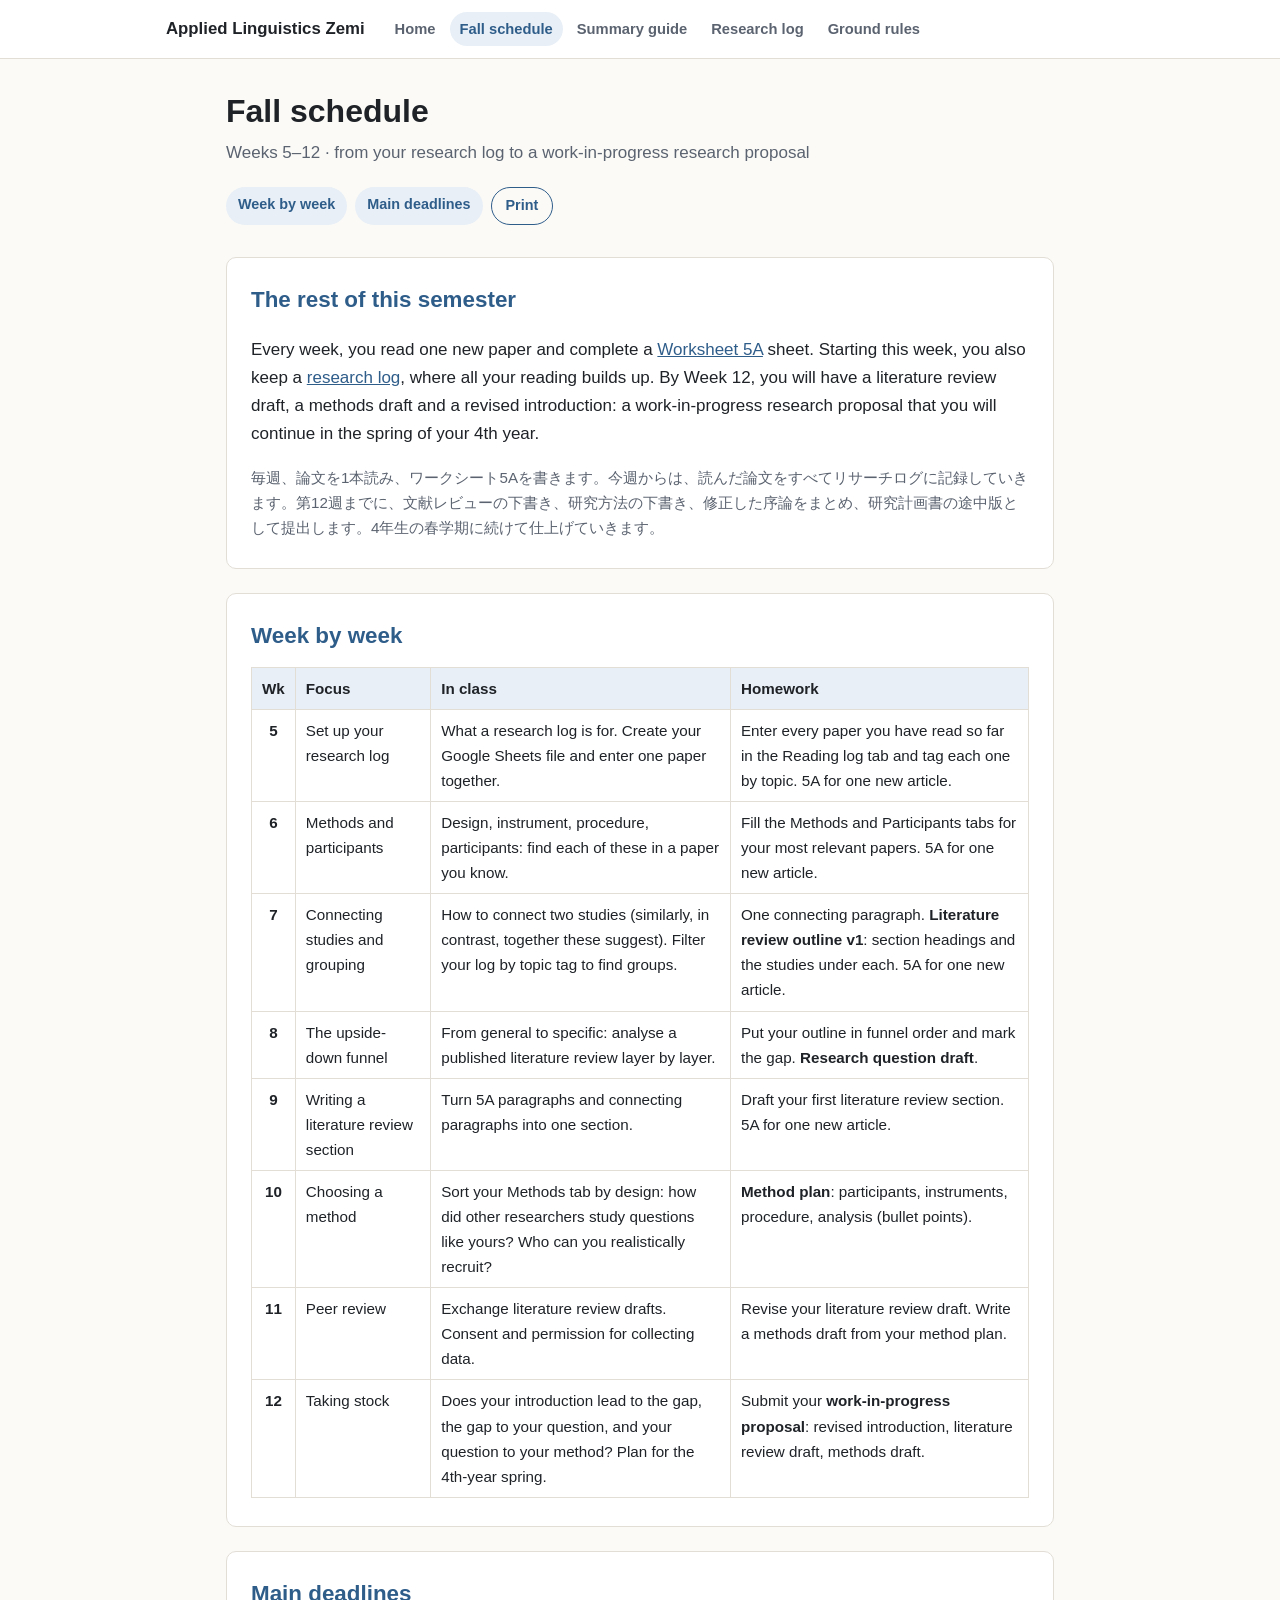
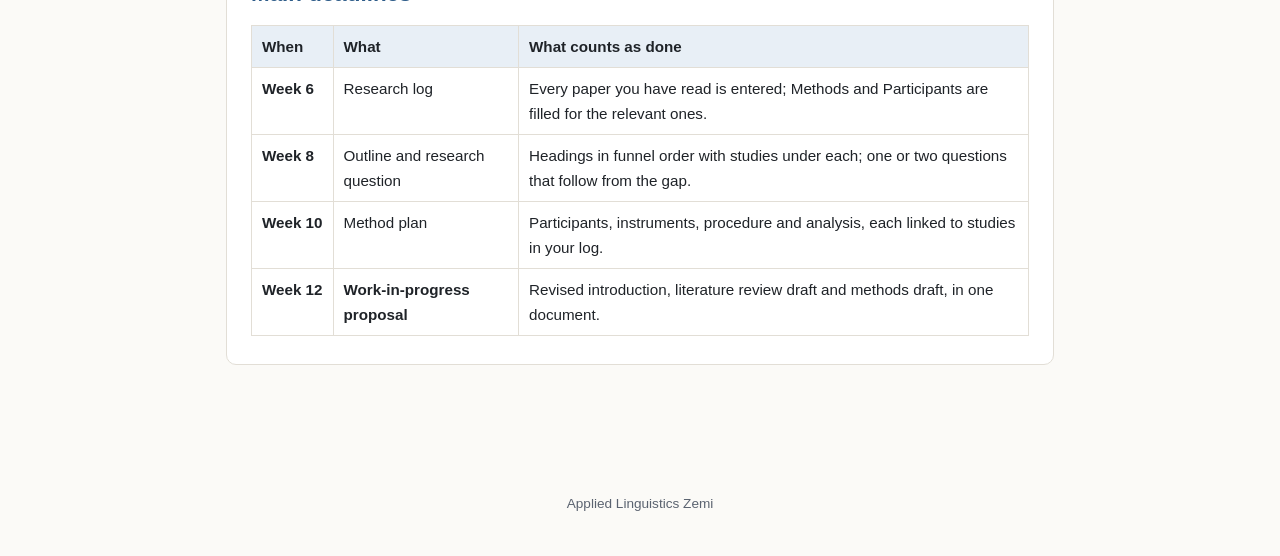
==== fall.html @ c0cf4b45 "update for current students" ====
<!doctype html>
<html lang="en">
<head>
<meta charset="utf-8">
<meta name="viewport" content="width=device-width, initial-scale=1">
<title>Fall Schedule</title>
<meta name="description" content="Fall semester schedule, Weeks 5 to 12: from the research log to a work-in-progress research proposal.">
<link rel="stylesheet" href="assets/style.css">
</head>
<body>
<header class="site-header"><div class="inner">
  <a class="brand" href="index.html">Applied Linguistics Zemi</a>
  <nav class="site-nav">
    <a href="index.html">Home</a>
    <a href="fall.html" aria-current="page">Fall schedule</a>
    <a href="summary-guide.html">Summary guide</a>
    <a href="research-log.html">Research log</a>
    <a href="ground-rules.html">Ground rules</a>
  </nav>
</div></header>

<main class="wrap">
<div class="page-head">
  <h1>Fall schedule</h1>
  <p>Weeks 5–12 · from your research log to a work-in-progress research proposal</p>
  <nav class="toc">
    <a href="#schedule">Week by week</a>
    <a href="#deadlines">Main deadlines</a>
    <button class="btn" onclick="window.print()">Print</button>
  </nav>
</div>

<section>
  <h2>The rest of this semester</h2>
  <p>Every week, you read one new paper and complete a <a href="summary-guide.html">Worksheet 5A</a> sheet. Starting this week, you also keep a <a href="research-log.html">research log</a>, where all your reading builds up. By Week 12, you will have a literature review draft, a methods draft and a revised introduction: a work-in-progress research proposal that you will continue in the spring of your 4th year.</p>
  <p class="jp">毎週、論文を1本読み、ワークシート5Aを書きます。今週からは、読んだ論文をすべてリサーチログに記録していきます。第12週までに、文献レビューの下書き、研究方法の下書き、修正した序論をまとめ、研究計画書の途中版として提出します。4年生の春学期に続けて仕上げていきます。</p>
</section>

<section id="schedule">
  <h2>Week by week</h2>
  <div class="table-wrap">
  <table>
    <thead><tr><th>Wk</th><th>Focus</th><th>In class</th><th>Homework</th></tr></thead>
    <tbody>
      <tr><td class="wk">5</td><td>Set up your research log</td><td>What a research log is for. Create your Google Sheets file and enter one paper together.</td><td>Enter every paper you have read so far in the Reading log tab and tag each one by topic. 5A for one new article.</td></tr>
      <tr><td class="wk">6</td><td>Methods and participants</td><td>Design, instrument, procedure, participants: find each of these in a paper you know.</td><td>Fill the Methods and Participants tabs for your most relevant papers. 5A for one new article.</td></tr>
      <tr><td class="wk">7</td><td>Connecting studies and grouping</td><td>How to connect two studies (similarly, in contrast, together these suggest). Filter your log by topic tag to find groups.</td><td>One connecting paragraph. <strong>Literature review outline v1</strong>: section headings and the studies under each. 5A for one new article.</td></tr>
      <tr><td class="wk">8</td><td>The upside-down funnel</td><td>From general to specific: analyse a published literature review layer by layer.</td><td>Put your outline in funnel order and mark the gap. <strong>Research question draft</strong>.</td></tr>
      <tr><td class="wk">9</td><td>Writing a literature review section</td><td>Turn 5A paragraphs and connecting paragraphs into one section.</td><td>Draft your first literature review section. 5A for one new article.</td></tr>
      <tr><td class="wk">10</td><td>Choosing a method</td><td>Sort your Methods tab by design: how did other researchers study questions like yours? Who can you realistically recruit?</td><td><strong>Method plan</strong>: participants, instruments, procedure, analysis (bullet points).</td></tr>
      <tr><td class="wk">11</td><td>Peer review</td><td>Exchange literature review drafts. Consent and permission for collecting data.</td><td>Revise your literature review draft. Write a methods draft from your method plan.</td></tr>
      <tr><td class="wk">12</td><td>Taking stock</td><td>Does your introduction lead to the gap, the gap to your question, and your question to your method? Plan for the 4th-year spring.</td><td>Submit your <strong>work-in-progress proposal</strong>: revised introduction, literature review draft, methods draft.</td></tr>
    </tbody>
  </table>
  </div>
</section>

<section id="deadlines">
  <h2>Main deadlines</h2>
  <div class="table-wrap">
  <table>
    <thead><tr><th>When</th><th>What</th><th>What counts as done</th></tr></thead>
    <tbody>
      <tr><td class="row-name">Week 6</td><td>Research log</td><td>Every paper you have read is entered; Methods and Participants are filled for the relevant ones.</td></tr>
      <tr><td class="row-name">Week 8</td><td>Outline and research question</td><td>Headings in funnel order with studies under each; one or two questions that follow from the gap.</td></tr>
      <tr><td class="row-name">Week 10</td><td>Method plan</td><td>Participants, instruments, procedure and analysis, each linked to studies in your log.</td></tr>
      <tr><td class="row-name">Week 12</td><td><strong>Work-in-progress proposal</strong></td><td>Revised introduction, literature review draft and methods draft, in one document.</td></tr>
    </tbody>
  </table>
  </div>
</section>
</main>

<footer class="site-footer">Applied Linguistics Zemi</footer>
</body>
</html>
---- assets/style.css ----
:root {
  --bg: #fbfaf7;
  --surface: #ffffff;
  --text: #1f2328;
  --muted: #5b6370;
  --line: #e2ded6;
  --accent: #2f5d8a;
  --accent-soft: #e8eff6;
  --hl: #fff4d6;
  --starter: #808080;
  --done: #2e7d4f;
  --radius: 10px;
  --font: "Helvetica Neue", Arial, "Hiragino Sans", "Hiragino Kaku Gothic ProN", "Noto Sans JP", Meiryo, sans-serif;
}
@media (prefers-color-scheme: dark) {
  :root {
    --bg: #16191d;
    --surface: #1e2227;
    --text: #e6e8eb;
    --muted: #9aa3ad;
    --line: #333941;
    --accent: #8db8e2;
    --accent-soft: #233140;
    --hl: #3a3320;
    --starter: #8a929b;
    --done: #6cc192;
  }
}
* { box-sizing: border-box; }
html { scroll-behavior: smooth; }
body {
  margin: 0;
  background: var(--bg);
  color: var(--text);
  font-family: var(--font);
  font-size: 17px;
  line-height: 1.65;
}
a { color: var(--accent); }

/* site header */
.site-header {
  background: var(--surface);
  border-bottom: 1px solid var(--line);
}
.site-header .inner {
  max-width: 980px; margin: 0 auto; padding: 12px 16px;
  display: flex; flex-wrap: wrap; align-items: center; gap: 8px 20px;
}
.brand { font-weight: 700; color: var(--text); text-decoration: none; font-size: 1.05rem; }
.site-nav { display: flex; flex-wrap: wrap; gap: 4px; }
.site-nav a {
  padding: 5px 10px; border-radius: 999px; text-decoration: none;
  color: var(--muted); font-size: 0.92rem; font-weight: 600;
}
.site-nav a:hover { color: var(--accent); background: var(--accent-soft); }
.site-nav a[aria-current="page"] { color: var(--accent); background: var(--accent-soft); }

.wrap { max-width: 860px; margin: 0 auto; padding: 32px 16px 80px; }
.page-head h1 { font-size: 2rem; line-height: 1.25; margin: 0 0 8px; }
.page-head p { color: var(--muted); margin: 0 0 20px; }

nav.toc { display: flex; flex-wrap: wrap; gap: 8px; margin: 0 0 32px; }
nav.toc a {
  display: inline-block; padding: 6px 12px; border-radius: 999px;
  background: var(--accent-soft); color: var(--accent);
  text-decoration: none; font-size: 0.9rem; font-weight: 600;
}
nav.toc a:hover { text-decoration: underline; }

section {
  background: var(--surface);
  border: 1px solid var(--line);
  border-radius: var(--radius);
  padding: 24px 24px 12px;
  margin: 0 0 24px;
  scroll-margin-top: 16px;
}
h2 { font-size: 1.4rem; margin: 0 0 12px; color: var(--accent); }
h2 .num {
  display: inline-flex; align-items: center; justify-content: center;
  width: 1.7em; height: 1.7em; border-radius: 50%;
  background: var(--accent); color: var(--surface);
  font-size: 0.8em; margin-right: 8px; vertical-align: 2px;
}
h3 { font-size: 1.1rem; margin: 28px 0 8px; }
.jp { color: var(--muted); font-size: 0.95rem; }
.box-label {
  display: inline-block; font-size: 0.8rem; font-weight: 700;
  text-transform: uppercase; letter-spacing: 0.04em;
  color: var(--muted); margin-bottom: 2px;
}
.frame {
  background: var(--hl);
  border-left: 4px solid var(--accent);
  padding: 10px 14px;
  border-radius: 6px;
  margin: 4px 0 12px;
}
.frame .starter { color: var(--starter); font-style: italic; }
.table-wrap { overflow-x: auto; margin: 12px 0 16px; }
table { border-collapse: collapse; width: 100%; font-size: 0.95rem; }
th, td { border: 1px solid var(--line); padding: 8px 10px; text-align: left; vertical-align: top; }
th { background: var(--accent-soft); }
td.row-name { font-weight: 600; white-space: nowrap; }
td.wk { font-weight: 700; text-align: center; white-space: nowrap; }
blockquote {
  margin: 12px 0 16px; padding: 14px 18px;
  border-left: 4px solid var(--line);
  background: var(--bg); border-radius: 6px;
}
.ref { padding-left: 2em; text-indent: -2em; }
.tip {
  background: var(--accent-soft); border-radius: 6px;
  padding: 10px 14px; margin: 12px 0 16px; font-size: 0.95rem;
}

/* cards on the home page */
.cards { display: grid; grid-template-columns: repeat(auto-fit, minmax(230px, 1fr)); gap: 16px; margin: 0 0 24px; }
.card {
  display: block; background: var(--surface); border: 1px solid var(--line);
  border-radius: var(--radius); padding: 16px 18px; text-decoration: none; color: var(--text);
}
.card:hover { border-color: var(--accent); }
.card strong { display: block; color: var(--accent); margin-bottom: 4px; }
.card span { color: var(--muted); font-size: 0.92rem; }

/* milestone list */
ol.milestones { list-style: none; padding: 0; margin: 8px 0 16px; counter-reset: ms; }
ol.milestones li {
  counter-increment: ms;
  border: 1px solid var(--line); border-radius: 8px;
  padding: 10px 12px; margin-bottom: 8px; background: var(--bg);
}
ol.milestones label { display: flex; gap: 12px; align-items: flex-start; cursor: pointer; }
ol.milestones input { margin-top: 5px; width: 18px; height: 18px; flex: none; accent-color: var(--done); }
ol.milestones .when { display: block; font-size: 0.85rem; font-weight: 700; color: var(--muted); }
ol.milestones .what { display: block; font-size: 0.92rem; color: var(--muted); }
ol.milestones li.done { border-color: var(--done); }
ol.milestones li.done .title { text-decoration: line-through; color: var(--muted); }
.progress { font-weight: 700; color: var(--done); }

/* map of the worksheet */
.sheet {
  max-width: 380px; margin: 8px auto 16px;
  border: 1px solid var(--line); border-radius: 6px;
  background: var(--bg); padding: 14px; font-size: 0.85rem;
}
.sheet .top { color: var(--muted); border-bottom: 1px dashed var(--line); padding-bottom: 6px; margin-bottom: 10px; }
.sheet a {
  display: flex; align-items: center; gap: 10px;
  border: 1px solid var(--line); border-radius: 6px;
  background: var(--surface); color: var(--text);
  text-decoration: none; padding: 8px 10px; margin-bottom: 8px;
}
.sheet a:hover { border-color: var(--accent); }
.sheet a .n {
  flex: none; width: 1.6em; height: 1.6em; border-radius: 50%;
  background: var(--accent); color: var(--surface);
  display: inline-flex; align-items: center; justify-content: center; font-weight: 700;
}
.sheet a.tall { min-height: 92px; }
.sheet a.mid { min-height: 64px; }
.sheet small { color: var(--muted); display: block; }

ul.check { list-style: none; padding-left: 0; }
ul.check li { margin: 10px 0; }
ul.check label { display: flex; gap: 10px; align-items: flex-start; cursor: pointer; }
ul.check input { margin-top: 6px; width: 18px; height: 18px; flex: none; }
ul.check .why { display: block; color: var(--muted); font-size: 0.92rem; }

.btn {
  display: inline-block; font: inherit; font-size: 0.9rem; font-weight: 600;
  padding: 6px 14px; border-radius: 999px; cursor: pointer; text-decoration: none;
  border: 1px solid var(--accent); background: transparent; color: var(--accent);
}
.btn.solid { background: var(--accent); color: var(--surface); }
.site-footer { color: var(--muted); font-size: 0.85rem; text-align: center; padding: 24px 16px 40px; }

@media (max-width: 600px) {
  body { font-size: 16px; }
  .page-head h1 { font-size: 1.6rem; }
  section { padding: 18px 16px 8px; }
  td.row-name { white-space: normal; }
}
@media print {
  :root { --bg: #fff; --surface: #fff; --hl: #f3f3f3; --accent-soft: #eee; --text: #000; }
  .site-header, nav.toc, .btn, .site-footer { display: none; }
  section { border: none; padding: 0; }
  h2 { break-after: avoid; }
}
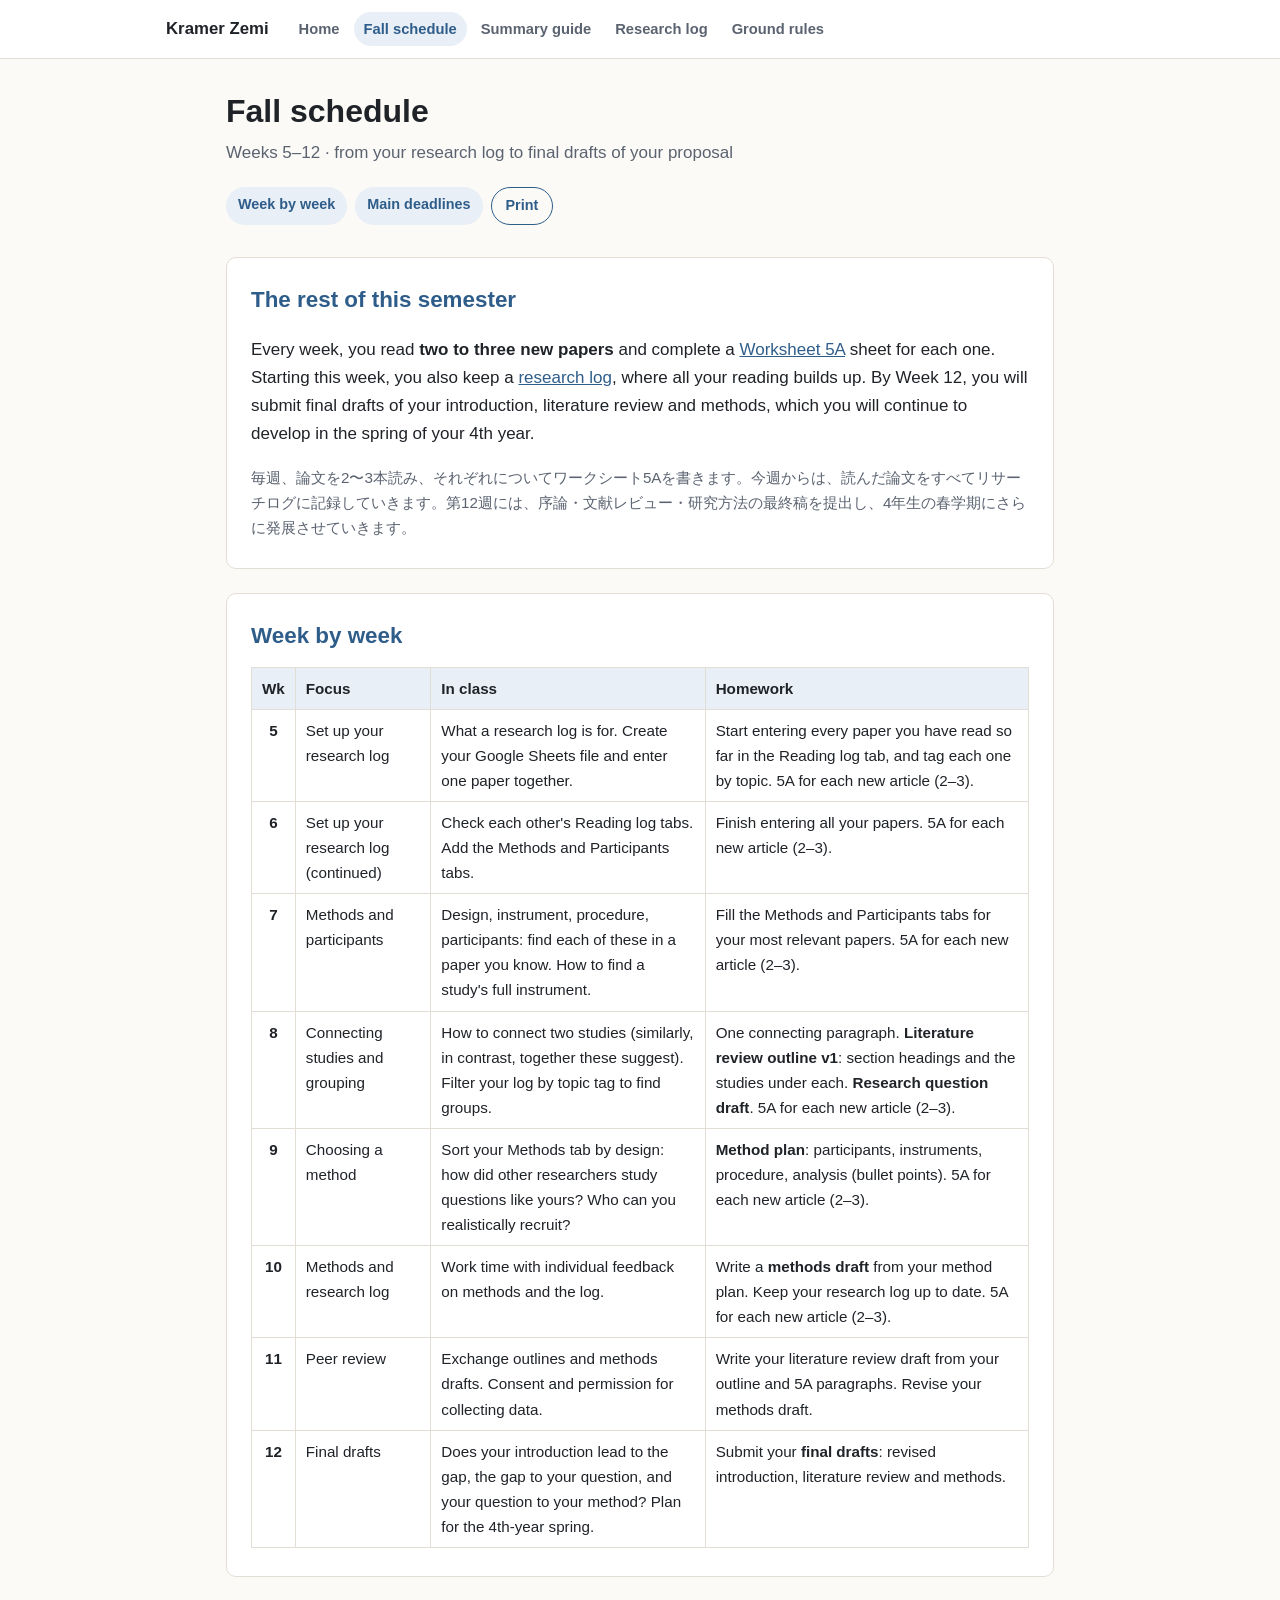
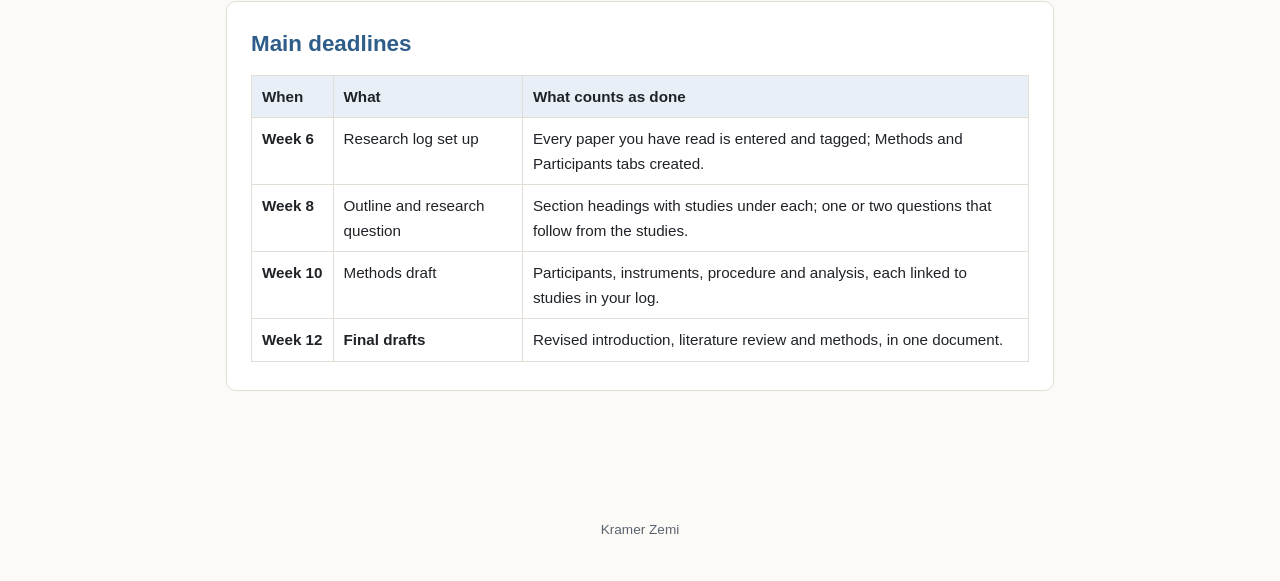
==== commit 03d66d2a: "fixed small issues with scheduling etc" ====
--- a/fall.html
+++ b/fall.html
@@ -4,12 +4,12 @@
 <meta charset="utf-8">
 <meta name="viewport" content="width=device-width, initial-scale=1">
 <title>Fall Schedule</title>
-<meta name="description" content="Fall semester schedule, Weeks 5 to 12: from the research log to a work-in-progress research proposal.">
+<meta name="description" content="Fall semester schedule, Weeks 5 to 12: from the research log to final drafts of the proposal.">
 <link rel="stylesheet" href="assets/style.css">
 </head>
 <body>
 <header class="site-header"><div class="inner">
-  <a class="brand" href="index.html">Applied Linguistics Zemi</a>
+  <a class="brand" href="index.html">Kramer Zemi</a>
   <nav class="site-nav">
     <a href="index.html">Home</a>
     <a href="fall.html" aria-current="page">Fall schedule</a>
@@ -22,7 +22,7 @@
 <main class="wrap">
 <div class="page-head">
   <h1>Fall schedule</h1>
-  <p>Weeks 5–12 · from your research log to a work-in-progress research proposal</p>
+  <p>Weeks 5–12 · from your research log to final drafts of your proposal</p>
   <nav class="toc">
     <a href="#schedule">Week by week</a>
     <a href="#deadlines">Main deadlines</a>
@@ -32,8 +32,8 @@
 
 <section>
   <h2>The rest of this semester</h2>
-  <p>Every week, you read one new paper and complete a <a href="summary-guide.html">Worksheet 5A</a> sheet. Starting this week, you also keep a <a href="research-log.html">research log</a>, where all your reading builds up. By Week 12, you will have a literature review draft, a methods draft and a revised introduction: a work-in-progress research proposal that you will continue in the spring of your 4th year.</p>
-  <p class="jp">毎週、論文を1本読み、ワークシート5Aを書きます。今週からは、読んだ論文をすべてリサーチログに記録していきます。第12週までに、文献レビューの下書き、研究方法の下書き、修正した序論をまとめ、研究計画書の途中版として提出します。4年生の春学期に続けて仕上げていきます。</p>
+  <p>Every week, you read <strong>two to three new papers</strong> and complete a <a href="summary-guide.html">Worksheet 5A</a> sheet for each one. Starting this week, you also keep a <a href="research-log.html">research log</a>, where all your reading builds up. By Week 12, you will submit final drafts of your introduction, literature review and methods, which you will continue to develop in the spring of your 4th year.</p>
+  <p class="jp">毎週、論文を2〜3本読み、それぞれについてワークシート5Aを書きます。今週からは、読んだ論文をすべてリサーチログに記録していきます。第12週には、序論・文献レビュー・研究方法の最終稿を提出し、4年生の春学期にさらに発展させていきます。</p>
 </section>
 
 <section id="schedule">
@@ -42,14 +42,14 @@
   <table>
     <thead><tr><th>Wk</th><th>Focus</th><th>In class</th><th>Homework</th></tr></thead>
     <tbody>
-      <tr><td class="wk">5</td><td>Set up your research log</td><td>What a research log is for. Create your Google Sheets file and enter one paper together.</td><td>Enter every paper you have read so far in the Reading log tab and tag each one by topic. 5A for one new article.</td></tr>
-      <tr><td class="wk">6</td><td>Methods and participants</td><td>Design, instrument, procedure, participants: find each of these in a paper you know.</td><td>Fill the Methods and Participants tabs for your most relevant papers. 5A for one new article.</td></tr>
-      <tr><td class="wk">7</td><td>Connecting studies and grouping</td><td>How to connect two studies (similarly, in contrast, together these suggest). Filter your log by topic tag to find groups.</td><td>One connecting paragraph. <strong>Literature review outline v1</strong>: section headings and the studies under each. 5A for one new article.</td></tr>
-      <tr><td class="wk">8</td><td>The upside-down funnel</td><td>From general to specific: analyse a published literature review layer by layer.</td><td>Put your outline in funnel order and mark the gap. <strong>Research question draft</strong>.</td></tr>
-      <tr><td class="wk">9</td><td>Writing a literature review section</td><td>Turn 5A paragraphs and connecting paragraphs into one section.</td><td>Draft your first literature review section. 5A for one new article.</td></tr>
-      <tr><td class="wk">10</td><td>Choosing a method</td><td>Sort your Methods tab by design: how did other researchers study questions like yours? Who can you realistically recruit?</td><td><strong>Method plan</strong>: participants, instruments, procedure, analysis (bullet points).</td></tr>
-      <tr><td class="wk">11</td><td>Peer review</td><td>Exchange literature review drafts. Consent and permission for collecting data.</td><td>Revise your literature review draft. Write a methods draft from your method plan.</td></tr>
-      <tr><td class="wk">12</td><td>Taking stock</td><td>Does your introduction lead to the gap, the gap to your question, and your question to your method? Plan for the 4th-year spring.</td><td>Submit your <strong>work-in-progress proposal</strong>: revised introduction, literature review draft, methods draft.</td></tr>
+      <tr><td class="wk">5</td><td>Set up your research log</td><td>What a research log is for. Create your Google Sheets file and enter one paper together.</td><td>Start entering every paper you have read so far in the Reading log tab, and tag each one by topic. 5A for each new article (2–3).</td></tr>
+      <tr><td class="wk">6</td><td>Set up your research log (continued)</td><td>Check each other's Reading log tabs. Add the Methods and Participants tabs.</td><td>Finish entering all your papers. 5A for each new article (2–3).</td></tr>
+      <tr><td class="wk">7</td><td>Methods and participants</td><td>Design, instrument, procedure, participants: find each of these in a paper you know. How to find a study's full instrument.</td><td>Fill the Methods and Participants tabs for your most relevant papers. 5A for each new article (2–3).</td></tr>
+      <tr><td class="wk">8</td><td>Connecting studies and grouping</td><td>How to connect two studies (similarly, in contrast, together these suggest). Filter your log by topic tag to find groups.</td><td>One connecting paragraph. <strong>Literature review outline v1</strong>: section headings and the studies under each. <strong>Research question draft</strong>. 5A for each new article (2–3).</td></tr>
+      <tr><td class="wk">9</td><td>Choosing a method</td><td>Sort your Methods tab by design: how did other researchers study questions like yours? Who can you realistically recruit?</td><td><strong>Method plan</strong>: participants, instruments, procedure, analysis (bullet points). 5A for each new article (2–3).</td></tr>
+      <tr><td class="wk">10</td><td>Methods and research log</td><td>Work time with individual feedback on methods and the log.</td><td>Write a <strong>methods draft</strong> from your method plan. Keep your research log up to date. 5A for each new article (2–3).</td></tr>
+      <tr><td class="wk">11</td><td>Peer review</td><td>Exchange outlines and methods drafts. Consent and permission for collecting data.</td><td>Write your literature review draft from your outline and 5A paragraphs. Revise your methods draft.</td></tr>
+      <tr><td class="wk">12</td><td>Final drafts</td><td>Does your introduction lead to the gap, the gap to your question, and your question to your method? Plan for the 4th-year spring.</td><td>Submit your <strong>final drafts</strong>: revised introduction, literature review and methods.</td></tr>
     </tbody>
   </table>
   </div>
@@ -61,16 +61,16 @@
   <table>
     <thead><tr><th>When</th><th>What</th><th>What counts as done</th></tr></thead>
     <tbody>
-      <tr><td class="row-name">Week 6</td><td>Research log</td><td>Every paper you have read is entered; Methods and Participants are filled for the relevant ones.</td></tr>
-      <tr><td class="row-name">Week 8</td><td>Outline and research question</td><td>Headings in funnel order with studies under each; one or two questions that follow from the gap.</td></tr>
-      <tr><td class="row-name">Week 10</td><td>Method plan</td><td>Participants, instruments, procedure and analysis, each linked to studies in your log.</td></tr>
-      <tr><td class="row-name">Week 12</td><td><strong>Work-in-progress proposal</strong></td><td>Revised introduction, literature review draft and methods draft, in one document.</td></tr>
+      <tr><td class="row-name">Week 6</td><td>Research log set up</td><td>Every paper you have read is entered and tagged; Methods and Participants tabs created.</td></tr>
+      <tr><td class="row-name">Week 8</td><td>Outline and research question</td><td>Section headings with studies under each; one or two questions that follow from the studies.</td></tr>
+      <tr><td class="row-name">Week 10</td><td>Methods draft</td><td>Participants, instruments, procedure and analysis, each linked to studies in your log.</td></tr>
+      <tr><td class="row-name">Week 12</td><td><strong>Final drafts</strong></td><td>Revised introduction, literature review and methods, in one document.</td></tr>
     </tbody>
   </table>
   </div>
 </section>
 </main>
 
-<footer class="site-footer">Applied Linguistics Zemi</footer>
+<footer class="site-footer">Kramer Zemi</footer>
 </body>
 </html>
--- a/assets/style.css
+++ b/assets/style.css
@@ -115,6 +115,11 @@
   padding: 10px 14px; margin: 12px 0 16px; font-size: 0.95rem;
 }
 
+/* research log tabs shown as spreadsheet columns */
+table.sheet-cols { min-width: 640px; }
+table.sheet-cols th { white-space: nowrap; }
+table.sheet-cols td { font-size: 0.9rem; }
+
 /* cards on the home page */
 .cards { display: grid; grid-template-columns: repeat(auto-fit, minmax(230px, 1fr)); gap: 16px; margin: 0 0 24px; }
 .card {
